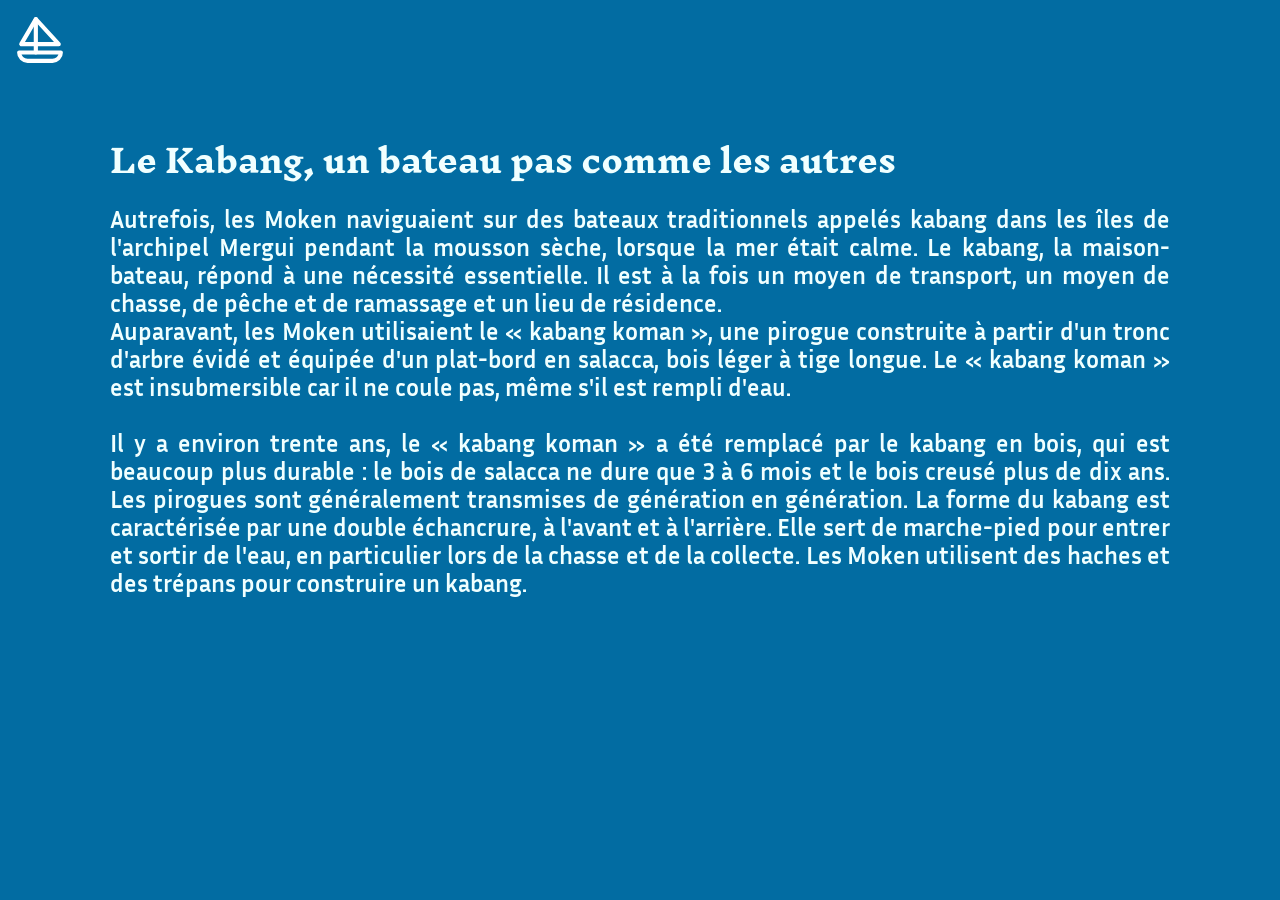
==== model.html @ c0bf1353 "Initial commit Created from https://vercel.com/new" ====
<!DOCTYPE html>
<html lang="fr">

<head>
    <meta charset="UTF-8">
    <meta name="viewport" content="width=device-width, initial-scale=1.0">
    <link rel="stylesheet" href="style.css">
    <title>Le Kabang</title>
</head>

<body class="fond-bleu2">
    <nav>
        <a href="./index.html"><img src="./images/sailboat.svg" alt="" id="nav"></a>
    </nav>
    <div>
        <div>
            <main>
                <div id="container3D"> </div>
            </main>



            <script type="module" src="main.js"></script>

        </div>
        <div>
            <h1 id="font">Le Kabang, un bateau pas comme les autres</h1>

            <p id="font2">
                Autrefois, les Moken naviguaient sur des bateaux traditionnels appelés kabang dans les îles de
                l'archipel Mergui pendant la mousson sèche, lorsque la mer était calme.

                Le kabang, la maison-bateau, répond à une nécessité essentielle. Il est à la fois un moyen de transport,
                un moyen de chasse, de pêche et de ramassage et un lieu de résidence. <br>

                Auparavant, les Moken utilisaient le « kabang koman », une pirogue construite à partir d'un tronc
                d'arbre évidé et équipée d'un plat-bord en salacca, bois léger à tige longue. Le « kabang koman » est
                insubmersible car il ne coule pas, même s'il est rempli d'eau.
                <br> <br>
                Il y a environ trente ans, le « kabang koman » a été remplacé par le kabang en bois, qui est beaucoup
                plus durable : le bois de salacca ne dure que 3 à 6 mois et le bois creusé plus de dix ans. Les pirogues
                sont généralement transmises de génération en génération.

                La forme du kabang est caractérisée par une double échancrure, à l'avant et à l'arrière. Elle sert de
                marche-pied pour entrer et sortir de l'eau, en particulier lors de la chasse et de la collecte.

                Les Moken utilisent des haches et des trépans pour construire un kabang.

            </p>
        </div>

    </div>



</body>

</html>
---- style.css ----
*{
    margin: 0px;
    padding:0px;
    }
@font-face{
    font-family: 'Inknut';
    src: url(fonts/inknut-antiqua/InknutAntiqua-Bold.ttf);

}
@font-face {
    font-family: 'Inria';
    src: url(fonts/Inria_Sans/InriaSans-Bold.ttf);
}

/*CSS BODY*/

.imagedefond{
    background-image: url('images/fond.jpg');
    background-size: cover;
    width: 100%; 
    height: 100vh;
    background-repeat: no-repeat;
    max-width: 100%;
    
    }

#title{
    color: white;
    text-align: center;
    font-size: 5em;
    padding-top: 200px;
    font-family: 'Inknut';
}

/*Image maps*/


h2{
    
    padding-top: 45px;
    margin-left: 15px;
}
.fond-bleu{
    background-color: #026CA2;
    color: #ffffff;

    
}
.fond-bleu path:hover{
   fill: brown;
   cursor: pointer;

    
}
.fond-bleu path{
    fill: #ffffff;
     
 }


.fond-bleu2{
    background-color: #026CA2;
    
}

#maps{
    
    
    justify-content: center;
    
}

/*CSS Kabang*/
main{
    margin-top: 50px;
    display: flex;
    justify-content: center;
    align-items: center;
}
#font{
    font-family: 'Inknut';
    color: azure;
    margin-left: 110px;
}

#font2{
    font-family: 'Inria';
    color: azure;
    margin-left: 110px;
    margin-right: 110px;
    text-align: justify;
    padding-bottom: 100px;
    font-size: 1.5em;
}
/*CSS de la nav*/
#nav{
    padding-top:  15px;
    margin-left: 15px;
    width: 50px;
}
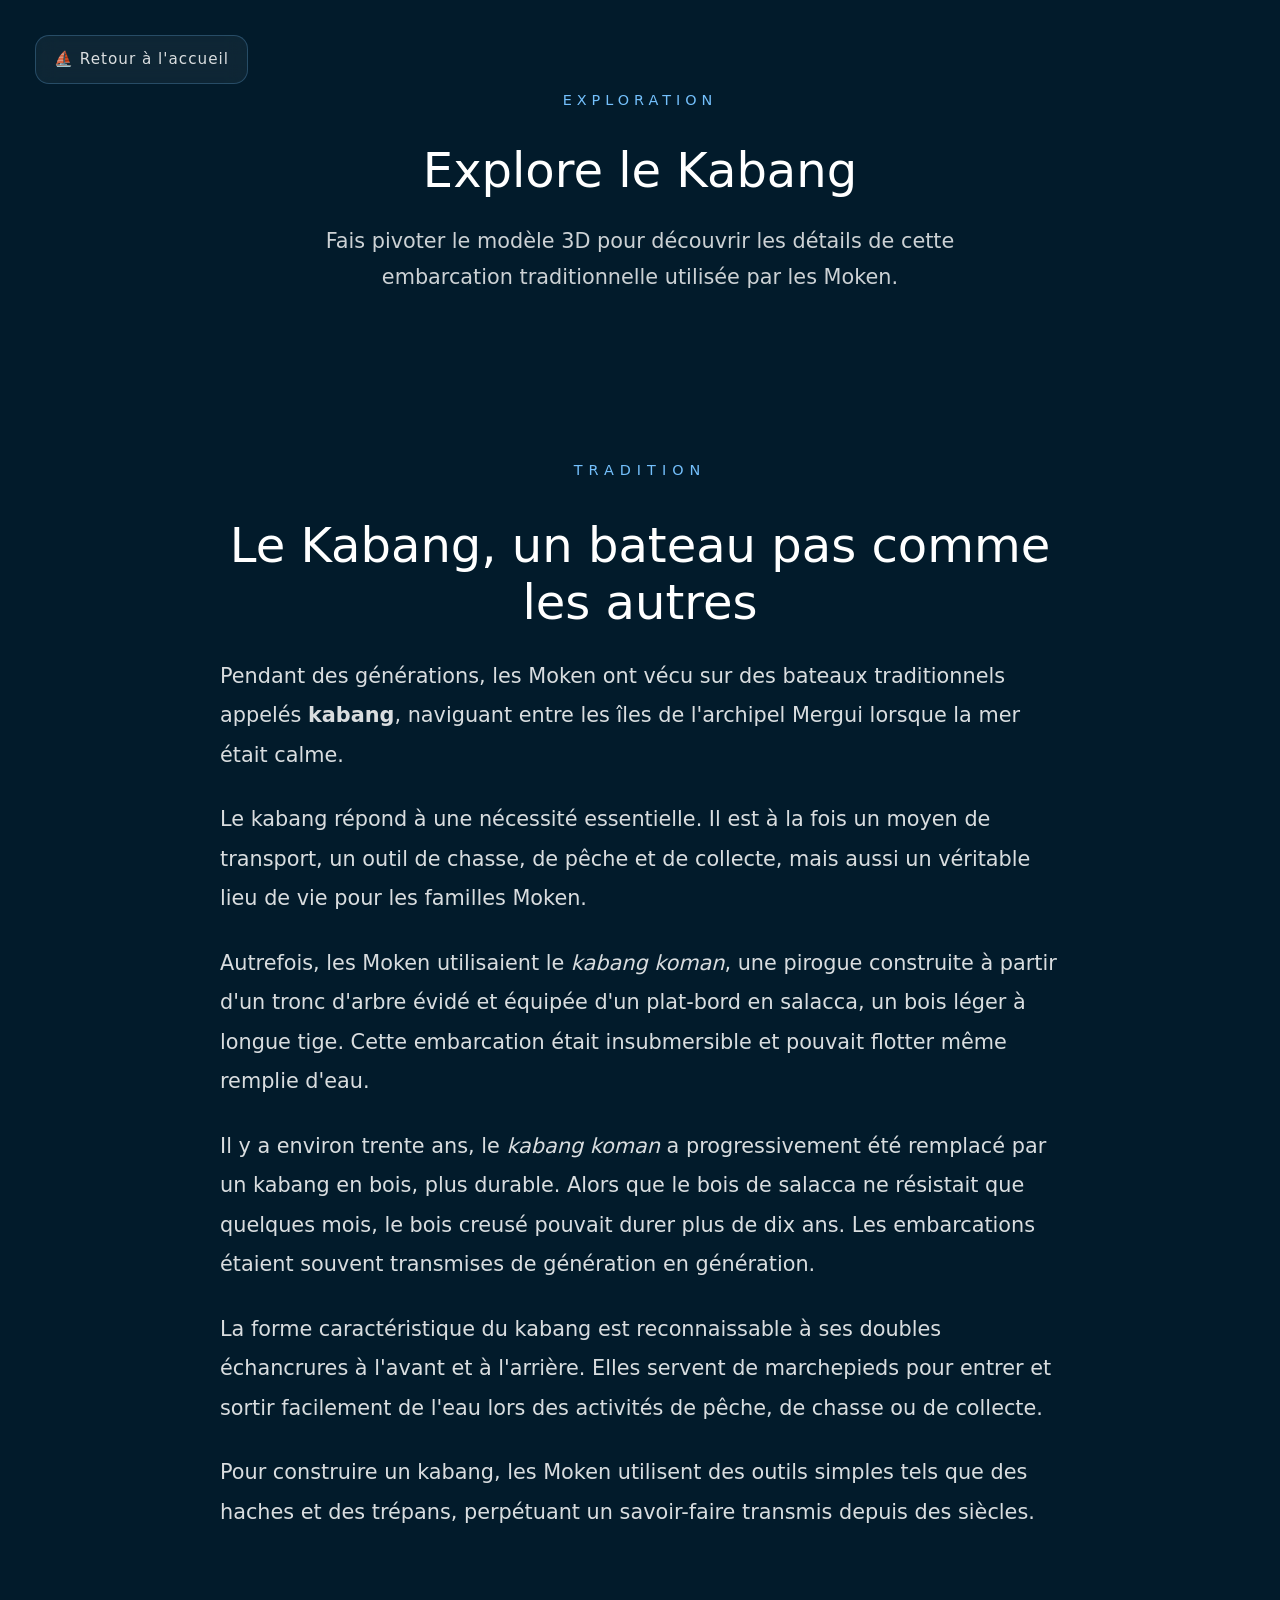
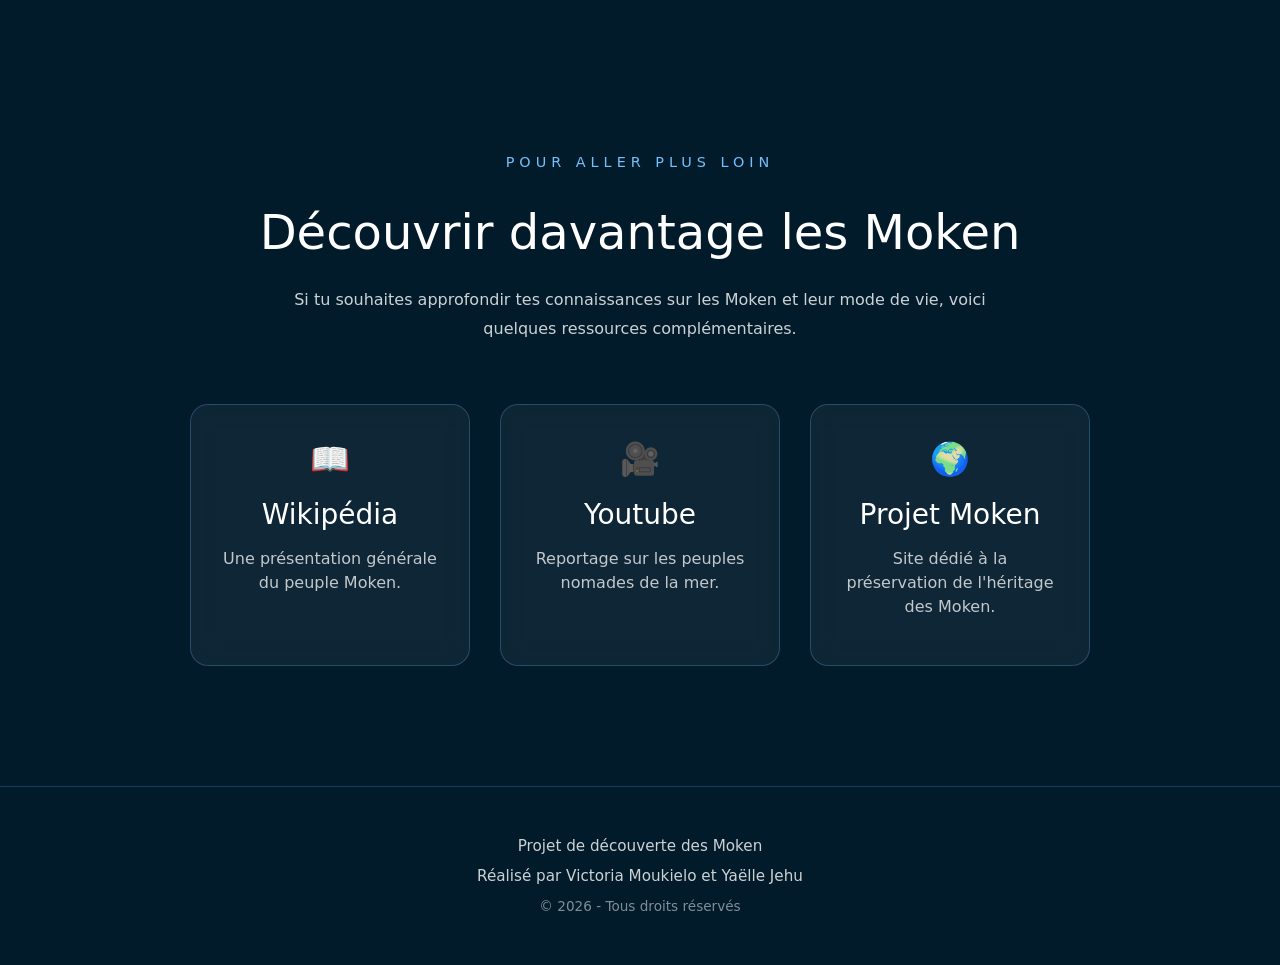
==== commit d1fba868: "moken 2k26 v1" ====
--- a/model.html
+++ b/model.html
@@ -4,15 +4,32 @@
 <head>
     <meta charset="UTF-8">
     <meta name="viewport" content="width=device-width, initial-scale=1.0">
-    <link rel="stylesheet" href="style.css">
+    <link href="style.css" rel="stylesheet" >
+    <link href="https://cdn.jsdelivr.net/npm/bootstrap@5.3.3/dist/css/bootstrap.min.css" rel="stylesheet"
+        integrity="sha384-QWTKZyjpPEjISv5WaRU9OFeRpok6YctnYmDr5pNlyT2bRjXh0JMhjY6hW+ALEwIH" crossorigin="anonymous">
     <title>Le Kabang</title>
 </head>
 
 <body class="fond-bleu2">
-    <nav>
-        <a href="./index.html"><img src="./images/sailboat.svg" alt="" id="nav"></a>
-    </nav>
-    <div>
+
+    <a href="index.html" class="back-home">
+    ⛵ Retour à l'accueil
+</a>
+    <section class="hero-kabang">
+
+    <span class="section-tag-kabang">EXPLORATION</span>
+
+    <h1>Explore le Kabang</h1>
+
+   <p>
+        Fais pivoter le modèle 3D pour découvrir les détails
+        de cette embarcation traditionnelle utilisée par les Moken.
+    </p>
+
+</section>
+
+
+    <div style="margin-bottom: 100px;">
         <div>
             <main>
                 <div id="container3D"> </div>
@@ -23,35 +40,95 @@
             <script type="module" src="main.js"></script>
 
         </div>
-        <div>
-            <h1 id="font">Le Kabang, un bateau pas comme les autres</h1>
+        <div class="kabang-text">
+<div class="titre-kabang">
+    <span class="hero-tag">TRADITION</span>
 
-            <p id="font2">
-                Autrefois, les Moken naviguaient sur des bateaux traditionnels appelés kabang dans les îles de
-                l'archipel Mergui pendant la mousson sèche, lorsque la mer était calme.
+    <h2>Le Kabang, un bateau pas comme les autres</h2>
+</div>
 
-                Le kabang, la maison-bateau, répond à une nécessité essentielle. Il est à la fois un moyen de transport,
-                un moyen de chasse, de pêche et de ramassage et un lieu de résidence. <br>
+    <p>
+        Pendant des générations, les Moken ont vécu sur des bateaux traditionnels appelés <strong>kabang</strong>,
+        naviguant entre les îles de l'archipel Mergui lorsque la mer était calme.
+    </p>
 
-                Auparavant, les Moken utilisaient le « kabang koman », une pirogue construite à partir d'un tronc
-                d'arbre évidé et équipée d'un plat-bord en salacca, bois léger à tige longue. Le « kabang koman » est
-                insubmersible car il ne coule pas, même s'il est rempli d'eau.
-                <br> <br>
-                Il y a environ trente ans, le « kabang koman » a été remplacé par le kabang en bois, qui est beaucoup
-                plus durable : le bois de salacca ne dure que 3 à 6 mois et le bois creusé plus de dix ans. Les pirogues
-                sont généralement transmises de génération en génération.
+    <p>
+        Le kabang répond à une nécessité essentielle. Il est à la fois un moyen de transport,
+        un outil de chasse, de pêche et de collecte, mais aussi un véritable lieu de vie pour les familles Moken.
+    </p>
 
-                La forme du kabang est caractérisée par une double échancrure, à l'avant et à l'arrière. Elle sert de
-                marche-pied pour entrer et sortir de l'eau, en particulier lors de la chasse et de la collecte.
+    <p>
+        Autrefois, les Moken utilisaient le <em>kabang koman</em>, une pirogue construite à partir d'un tronc
+        d'arbre évidé et équipée d'un plat-bord en salacca, un bois léger à longue tige.
+        Cette embarcation était insubmersible et pouvait flotter même remplie d'eau.
+    </p>
 
-                Les Moken utilisent des haches et des trépans pour construire un kabang.
+    <p>
+        Il y a environ trente ans, le <em>kabang koman</em> a progressivement été remplacé par un kabang en bois,
+        plus durable. Alors que le bois de salacca ne résistait que quelques mois,
+        le bois creusé pouvait durer plus de dix ans. Les embarcations étaient souvent transmises
+        de génération en génération.
+    </p>
 
-            </p>
-        </div>
+    <p>
+        La forme caractéristique du kabang est reconnaissable à ses doubles échancrures à l'avant et à l'arrière.
+        Elles servent de marchepieds pour entrer et sortir facilement de l'eau lors des activités de pêche,
+        de chasse ou de collecte.
+    </p>
+
+    <p>
+        Pour construire un kabang, les Moken utilisent des outils simples tels que des haches et des trépans,
+        perpétuant un savoir-faire transmis depuis des siècles.
+    </p>
+
+</div>
 
     </div>
 
+    <section class="more-section">
 
+    <span class="section-tag">POUR ALLER PLUS LOIN</span>
+
+    <h2>Découvrir davantage les Moken</h2>
+
+    <p class="more-intro">
+        Si tu souhaites approfondir tes connaissances sur les Moken et leur mode de vie,
+        voici quelques ressources complémentaires.
+    </p>
+
+    <div class="resource-grid">
+
+        <a href="https://fr.wikipedia.org/wiki/Moken_(peuple)" target="_blank" class="resource-card">
+            <span>📖</span>
+            <h3>Wikipédia</h3>
+            <p>Une présentation générale du peuple Moken.</p>
+        </a>
+
+        <a href="https://www.youtube.com/watch?v=JULzDamjUeM" target="_blank" class="resource-card">
+            <span>🎥</span>
+            <h3>Youtube</h3>
+            <p>Reportage sur les peuples nomades de la mer.</p>
+        </a>
+
+        <a href="https://mokenalivemuseum.org/" target="_blank" class="resource-card">
+            <span>🌍</span>
+            <h3>Projet Moken</h3>
+            <p>Site dédié à la préservation de l'héritage des Moken.</p>
+        </a>
+
+    </div>
+
+</section>
+
+<div id="footer-container"></div>
+
+<script>
+fetch("footer.html")
+    .then(res => res.text())
+    .then(data => {
+        document.getElementById("footer-container").innerHTML = data;
+    });
+</script>
 
 </body>
 
--- a/style.css
+++ b/style.css
@@ -35,31 +35,33 @@
 /*Image maps*/
 
 
-h2{
-    
-    padding-top: 45px;
-    margin-left: 15px;
-}
+
 .fond-bleu{
-    background-color: #026CA2;
+    background-color: #ade4ff;
     color: #ffffff;
 
     
 }
-.fond-bleu path:hover{
-   fill: brown;
+path:hover{
+   fill: rgb(138, 179, 255);
    cursor: pointer;
-
-    
-}
-.fond-bleu path{
+   transition:.3s;
+    
+}
+
+
+/*css pour le svg*/
+path{
     fill: #ffffff;
      
  }
 
+svg{
+    opacity:.9;
+}
 
 .fond-bleu2{
-    background-color: #026CA2;
+    background-color: #021B2B;
     
 }
 
@@ -97,4 +99,541 @@
     padding-top:  15px;
     margin-left: 15px;
     width: 50px;
+}
+
+
+.hero{
+    position:relative;
+    height:100vh;
+    overflow:hidden;
+}
+
+.hero video{
+    position:absolute;
+    top:0;
+    left:0;
+    width:100%;
+    height:100%;
+    object-fit:cover;
+}
+
+.overlay{
+    position:absolute;
+    inset:0;
+    background:rgba(0,0,0,0.35);
+}
+
+.hero-content{
+    position:relative;
+    z-index:2;
+
+    height:100%;
+    display:flex;
+    flex-direction:column;
+    justify-content:center;
+    align-items:center;
+
+    color:white;
+    text-align:center;
+    
+}
+
+.hero-content h1{
+    font-size:7rem;
+    font-weight:700;
+    letter-spacing:10px;
+    text-transform:uppercase;
+}
+
+.hero-content p{
+    font-size:1.5rem;
+    margin-top:15px;
+}
+
+.hero-content h1{
+    opacity:0;
+    transform:translateY(50px);
+    animation:fadeUp 1.5s ease forwards;
+}
+
+.hero-content p{
+    opacity:0;
+    transform:translateY(50px);
+    animation:fadeUp 1.5s ease forwards;
+    animation-delay:.5s;
+}
+
+@keyframes fadeUp{
+    to{
+        opacity:1;
+        transform:translateY(0);
+    }
+}
+
+.hero-content h1{
+    animation:
+        fadeUp 1.5s ease forwards,
+        floatText 4s ease-in-out infinite;
+}
+
+@keyframes floatText{
+    0%{
+        transform:translateY(0);
+    }
+    50%{
+        transform:translateY(-8px);
+    }
+    100%{
+        transform:translateY(0);
+    }
+}
+
+.hero-btn{
+    margin-top:30px;
+    padding:12px 70px;
+
+    border:1px solid rgba(255,255,255,.7);
+    color:white;
+
+    text-decoration:none;
+    border-radius:50px;
+
+
+    background:rgba(255,255,255,0.08);
+
+    backdrop-filter:blur(10px);
+    -webkit-backdrop-filter:blur(10px);
+
+    transition:all .3s ease;
+    font-weight: 500;
+}
+
+.hero-btn:hover{
+    background:white;
+    color:#021B2B;
+    font-weight: 700;
+}
+
+
+.intro{
+    min-height:80vh;
+
+    display:grid;
+    grid-template-columns:1fr 2fr;
+    gap:80px;
+    background-color: #021B2B;
+    align-items:center;
+    box-sizing: content-box !important;
+    padding:120px 10%;
+}
+
+.intro-image img{
+    width:100%;
+    border-radius:20px;
+}
+
+.intro-content  h2{
+    font-size:3rem;
+    color:white;
+    margin-bottom:25px;
+    padding-top: 15px;
+}
+
+
+
+.intro-content p{
+    font-size:1.15rem;
+    line-height:1.9;
+    color:rgba(255,255,255,.8);
+    max-width: 650px;
+}
+
+.section-tag{
+    color:#74C0FC;
+    text-transform:uppercase;
+    letter-spacing:3px;
+}
+
+#img-mok{
+    width: 400px;
+    filter: contrast(1.1) brightness(1.05);
+}
+
+/* Bouton pour ramener vers la carte*/
+
+.challenge-link{
+    display:inline-block;
+    margin-top:25px;
+    border: #ffffff 2px solid;
+    border-radius: 50px;
+    padding: 10px 26px;
+    color:#74C0FC;
+    text-decoration:none;
+
+    font-size:1.1rem;
+    font-weight:500;
+    letter-spacing:1px;
+
+    transition:all .3s ease;
+}
+
+.challenge-link:hover{
+    transform:translateX(8px);
+    color:white;
+}
+
+
+.challenge-box{
+    margin-top:35px;
+    padding:30px;
+
+    border-left:3px solid #74C0FC;
+
+    background:rgba(255,255,255,0.03);
+
+    border-radius:12px;
+    width: fit-content;
+    max-width: 700px;
+}
+
+.challenge-box p{
+    color:rgba(255,255,255,.8);
+    margin-bottom:10px;
+}
+
+.challenge-box h3{
+    font-size:1.4rem;
+    color:white;
+    margin-bottom:5px;
+}
+.section-tag{
+    color:#74C0FC;
+    letter-spacing:4px;
+    text-transform:uppercase;
+}
+
+.challenge-section{
+   background-color: #021B2B; 
+   text-align: center;
+
+}
+
+.challenge-section h2{
+    font-size:3rem;
+    color:white;
+    margin-bottom:25px;
+    padding-top: 15px;
+}
+
+.challenge-section p{
+    font-size:1.15rem;
+    color:white;
+   
+}
+
+#tooltip{
+    position:fixed;
+
+    padding:8px 14px;
+
+    background:rgba(0,0,0,.8);
+    color:white;
+
+    border-radius:10px;
+
+    pointer-events:none;
+
+    opacity:0;
+
+    transition:.2s;
+
+    z-index:999;
+}
+
+.indice-container{
+    margin-top: 40px;
+    display: flex;
+    justify-content: center;
+    perspective: 1000px;
+}
+
+.indice-card{
+    width: 300px;
+    height: 80px;
+    position: relative;
+    transform-style: preserve-3d;
+    transition: transform .8s;
+    cursor: pointer;
+    border-left:3px solid #74C0FC;
+    border-radius: 16px;
+}
+
+.indice-container:hover .indice-card{
+    transform: rotateX(180deg);
+}
+
+.indice-face{
+    position: absolute;
+    width: 100%;
+    height: 100%;
+
+    display: flex;
+    justify-content: center;
+    align-items: center;
+
+    border-radius: 16px;
+
+    backface-visibility: hidden;
+
+    background: rgba(255,255,255,.05);
+    border: 1px solid rgba(116,192,252,.3);
+    backdrop-filter: blur(12px);
+
+    color: white;
+    font-size: 1rem;
+    text-align: center;
+
+    box-shadow:
+        0 0 20px rgba(0,0,0,.3),
+        inset 0 0 10px rgba(255,255,255,.05);
+}
+
+.indice-front{
+    letter-spacing: 2px;
+    text-transform: uppercase;
+}
+
+.indice-back{
+    transform: rotateX(180deg);
+    padding: 15px;
+    line-height: 1.4;
+}
+
+.footer{
+    background-color: #021b2be3;
+    
+
+    border-top: 1px solid rgba(116,192,252,.2);
+
+    padding: 40px 20px;
+
+    text-align: center;
+
+    color: rgba(255,255,255,.8);
+
+    font-size: .95rem;
+}
+
+.footer p{
+    margin: 8px 0;
+}
+
+.footer-copy{
+    margin-top: 20px;
+    color: rgba(255,255,255,.5);
+    font-size: .85rem;
+}
+
+.hero-kabang{
+    text-align: center;
+    padding: 90px 20px 35px;
+    color: white;
+}
+
+.hero-tag{
+    display: block;
+    margin-bottom: 20px;
+
+    font-size: .9rem;
+    letter-spacing: 6px;
+    text-transform: uppercase;
+
+    color: #74c0fc;
+}
+
+.hero-kabang h1{
+    font-size:3rem;
+    color:white;
+    margin-bottom:25px;
+    padding-top: 15px;
+}
+
+.hero-kabang p{
+    max-width: 700px;
+    margin: auto;
+    margin-bottom: 0px;
+
+    font-size: 1.3rem;
+    line-height: 1.7;
+
+    color: rgba(255,255,255,.8);
+}
+
+.kabang-text{
+    max-width: 900px;
+    margin: auto;
+    margin-top: 80px;
+    padding: 0 30px;
+    color: white;
+}
+
+.section-tag{
+    display: block;
+    text-align: center;
+    margin-bottom: 15px;
+
+    color: #74c0fc;
+    letter-spacing: 5px;
+    font-size: .9rem;
+}
+
+.kabang-text h2{
+    
+    font-size: clamp(2.2rem, 5vw, 3.5rem);
+    margin-bottom: 40px;
+}
+
+.kabang-text p{
+    font-size: 1.3rem;
+    line-height: 1.9;
+    color: rgba(255,255,255,.85);
+    margin-bottom: 25px;
+}
+
+.kabang-text .intro{
+    font-size: 1.3rem;
+    line-height: 1.8;
+    text-align: center;
+
+    color: white;
+
+    max-width: 800px;
+    margin: 0 auto 50px auto;
+}
+
+.titre-kabang{
+    text-align: center;
+    
+}
+
+.titre-kabang h2{
+    font-size:3rem;
+    color:white;
+    margin-bottom:25px;
+    padding-top: 15px;
+
+}
+
+.more-section h2{
+    font-size:3rem;
+    color:white;
+    margin-bottom:25px;
+    padding-top: 15px;
+}
+.section-tag-kabang{
+    display: block;
+    text-align: center;
+    margin-bottom: 15px;
+
+    color: #74c0fc;
+    letter-spacing: 5px;
+    font-size: .9rem;
+}
+
+.back-home{
+    position: absolute;
+    top: 35px;
+    left: 35px;
+
+    display: inline-flex;
+    align-items: center;
+    gap: 10px;
+
+    padding: 12px 18px;
+
+    color: rgba(255,255,255,.85);
+    text-decoration: none;
+    font-size: .95rem;
+    letter-spacing: 1px;
+
+    background: rgba(255,255,255,.05);
+    border: 1px solid rgba(116,192,252,.25);
+    border-radius: 14px;
+
+    backdrop-filter: blur(10px);
+
+    transition:
+        transform .3s ease,
+        background .3s ease,
+        border-color .3s ease,
+        color .3s ease,
+        box-shadow .3s ease;
+}
+.back-home:hover{
+    color: white;
+
+    background: rgba(116,192,252,.12);
+
+    border-color: rgba(116,192,252,.5);
+
+    transform: translateY(-2px);
+
+    
+}
+.more-section{
+    padding: 120px 20px;
+    text-align: center;
+}
+
+.more-intro{
+    max-width: 700px;
+    margin: 20px auto 60px;
+    color: rgba(255,255,255,.8);
+    line-height: 1.8;
+}
+
+.resource-grid{
+    display: flex;
+    justify-content: center;
+    gap: 30px;
+    flex-wrap: wrap;
+}
+
+.resource-card{
+    width: 280px;
+
+    padding: 30px;
+
+    text-decoration: none;
+    color: white;
+
+    background: rgba(255,255,255,.05);
+
+    border: 1px solid rgba(116,192,252,.25);
+
+    border-radius: 18px;
+
+    backdrop-filter: blur(12px);
+
+    transition: .3s;
+}
+
+.resource-card span{
+    font-size: 2rem;
+}
+
+.resource-card h3{
+    margin: 15px 0;
+}
+
+.resource-card p{
+    color: rgba(255,255,255,.75);
+}
+
+.resource-card:hover{
+    transform: translateY(-6px);
+
+    border-color: rgba(116,192,252,.6);
+
+    
 }
